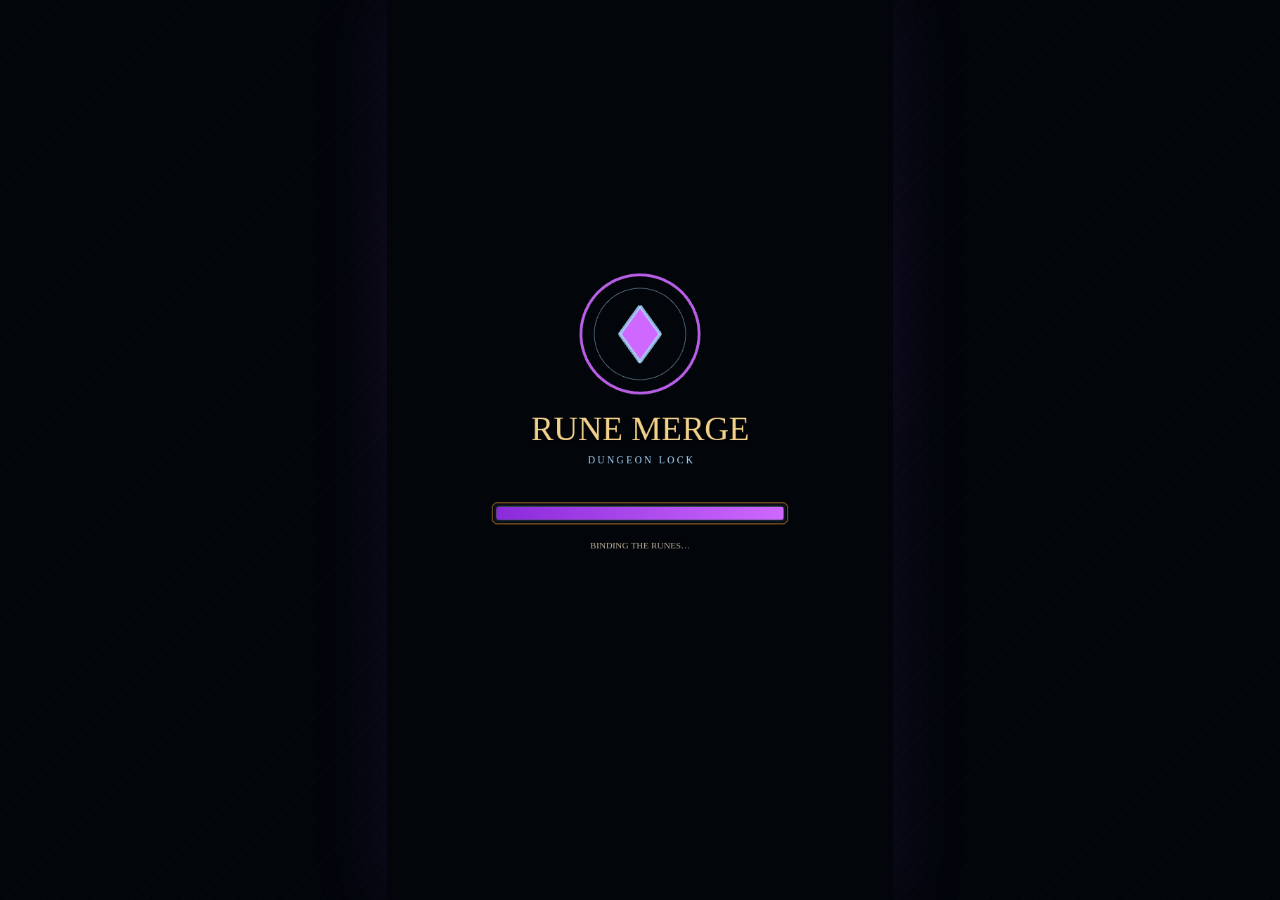
==== games/rune-merge/index.html @ 901a0640 "Update Rune Merge build (from rune-merge-dungeon-lock-implementation-pack@4967a261b3a6e878e6f6f0b4d2" ====
<!doctype html>
<html lang="en">
  <head>
    <meta charset="UTF-8" />
    <meta name="viewport" content="width=device-width, initial-scale=1, viewport-fit=cover, user-scalable=no" />
    <meta name="theme-color" content="#02050a" />
    <meta name="description" content="Merge ancient runes, break dungeon curses, and defeat powerful bosses." />
    <link rel="manifest" href="./manifest.webmanifest" />
    <link rel="icon" type="image/png" href="./assets/art/app-icon-main.png" />
    <title>Rune Merge: Dungeon Lock</title>
    <script type="module" crossorigin src="./assets/index-CqaHkU73.js"></script>
    <link rel="stylesheet" crossorigin href="./assets/index-D8X2kfex.css">
  </head>
  <body>
    <main id="game-shell" aria-label="Rune Merge: Dungeon Lock">
      <div id="game-container"></div>
      <div id="rotate-message" role="status">
        <span class="rotate-rune">◆</span>
        <strong>TURN THE LOCK</strong>
        <small>Rune Merge is forged for portrait play.</small>
      </div>
    </main>
  </body>
</html>
---- games/rune-merge/assets/index-D8X2kfex.css ----
@font-face{font-family:Cinzel;font-style:normal;font-display:swap;font-weight:600;src:url(./cinzel-latin-ext-600-normal-BEFdM_VE.woff2)format("woff2"),url(./cinzel-latin-ext-600-normal-BY9Mq9iK.woff)format("woff");unicode-range:U+100-2BA,U+2BD-2C5,U+2C7-2CC,U+2CE-2D7,U+2DD-2FF,U+304,U+308,U+329,U+1D00-1DBF,U+1E00-1E9F,U+1EF2-1EFF,U+2020,U+20A0-20AB,U+20AD-20C0,U+2113,U+2C60-2C7F,U+A720-A7FF}@font-face{font-family:Cinzel;font-style:normal;font-display:swap;font-weight:600;src:url(./cinzel-latin-600-normal-Dd5YO2UX.woff2)format("woff2"),url(./cinzel-latin-600-normal-CH_LB4su.woff)format("woff");unicode-range:U+??,U+131,U+152-153,U+2BB-2BC,U+2C6,U+2DA,U+2DC,U+304,U+308,U+329,U+2000-206F,U+20AC,U+2122,U+2191,U+2193,U+2212,U+2215,U+FEFF,U+FFFD}@font-face{font-family:Cinzel;font-style:normal;font-display:swap;font-weight:700;src:url(./cinzel-latin-ext-700-normal-C24KFjuG.woff2)format("woff2"),url(./cinzel-latin-ext-700-normal-CORa-yIv.woff)format("woff");unicode-range:U+100-2BA,U+2BD-2C5,U+2C7-2CC,U+2CE-2D7,U+2DD-2FF,U+304,U+308,U+329,U+1D00-1DBF,U+1E00-1E9F,U+1EF2-1EFF,U+2020,U+20A0-20AB,U+20AD-20C0,U+2113,U+2C60-2C7F,U+A720-A7FF}@font-face{font-family:Cinzel;font-style:normal;font-display:swap;font-weight:700;src:url(./cinzel-latin-700-normal-Dkw14w9r.woff2)format("woff2"),url(./cinzel-latin-700-normal-C-gK7hA8.woff)format("woff");unicode-range:U+??,U+131,U+152-153,U+2BB-2BC,U+2C6,U+2DA,U+2DC,U+304,U+308,U+329,U+2000-206F,U+20AC,U+2122,U+2191,U+2193,U+2212,U+2215,U+FEFF,U+FFFD}@font-face{font-family:Inter;font-style:normal;font-display:swap;font-weight:500;src:url(./inter-cyrillic-ext-500-normal-B0yAr1jD.woff2)format("woff2"),url(./inter-cyrillic-ext-500-normal-BmqWE9Dz.woff)format("woff");unicode-range:U+460-52F,U+1C80-1C8A,U+20B4,U+2DE0-2DFF,U+A640-A69F,U+FE2E-FE2F}@font-face{font-family:Inter;font-style:normal;font-display:swap;font-weight:500;src:url(./inter-cyrillic-500-normal-BasfLYem.woff2)format("woff2"),url(./inter-cyrillic-500-normal-CxZf_p3X.woff)format("woff");unicode-range:U+301,U+400-45F,U+490-491,U+4B0-4B1,U+2116}@font-face{font-family:Inter;font-style:normal;font-display:swap;font-weight:500;src:url(./inter-greek-ext-500-normal-C4iEst2y.woff2)format("woff2"),url(./inter-greek-ext-500-normal-2j5mBUwD.woff)format("woff");unicode-range:U+1F??}@font-face{font-family:Inter;font-style:normal;font-display:swap;font-weight:500;src:url(./inter-greek-500-normal-BIZE56-Y.woff2)format("woff2"),url(./inter-greek-500-normal-Xzm54t5V.woff)format("woff");unicode-range:U+370-377,U+37A-37F,U+384-38A,U+38C,U+38E-3A1,U+3A3-3FF}@font-face{font-family:Inter;font-style:normal;font-display:swap;font-weight:500;src:url(./inter-vietnamese-500-normal-DOriooB6.woff2)format("woff2"),url(./inter-vietnamese-500-normal-mJboJaSs.woff)format("woff");unicode-range:U+102-103,U+110-111,U+128-129,U+168-169,U+1A0-1A1,U+1AF-1B0,U+300-301,U+303-304,U+308-309,U+323,U+329,U+1EA0-1EF9,U+20AB}@font-face{font-family:Inter;font-style:normal;font-display:swap;font-weight:500;src:url(./inter-latin-ext-500-normal-CV4jyFjo.woff2)format("woff2"),url(./inter-latin-ext-500-normal-BxGbmqWO.woff)format("woff");unicode-range:U+100-2BA,U+2BD-2C5,U+2C7-2CC,U+2CE-2D7,U+2DD-2FF,U+304,U+308,U+329,U+1D00-1DBF,U+1E00-1E9F,U+1EF2-1EFF,U+2020,U+20A0-20AB,U+20AD-20C0,U+2113,U+2C60-2C7F,U+A720-A7FF}@font-face{font-family:Inter;font-style:normal;font-display:swap;font-weight:500;src:url(./inter-latin-500-normal-Cerq10X2.woff2)format("woff2"),url(./inter-latin-500-normal-BL9OpVg8.woff)format("woff");unicode-range:U+??,U+131,U+152-153,U+2BB-2BC,U+2C6,U+2DA,U+2DC,U+304,U+308,U+329,U+2000-206F,U+20AC,U+2122,U+2191,U+2193,U+2212,U+2215,U+FEFF,U+FFFD}@font-face{font-family:Inter;font-style:normal;font-display:swap;font-weight:600;src:url(./inter-cyrillic-ext-600-normal-Dfes3d0z.woff2)format("woff2"),url(./inter-cyrillic-ext-600-normal-Bcila6Z-.woff)format("woff");unicode-range:U+460-52F,U+1C80-1C8A,U+20B4,U+2DE0-2DFF,U+A640-A69F,U+FE2E-FE2F}@font-face{font-family:Inter;font-style:normal;font-display:swap;font-weight:600;src:url(./inter-cyrillic-600-normal-CWCymEST.woff2)format("woff2"),url(./inter-cyrillic-600-normal-4D_pXhcN.woff)format("woff");unicode-range:U+301,U+400-45F,U+490-491,U+4B0-4B1,U+2116}@font-face{font-family:Inter;font-style:normal;font-display:swap;font-weight:600;src:url(./inter-greek-ext-600-normal-DRtmH8MT.woff2)format("woff2"),url(./inter-greek-ext-600-normal-B8X0CLgF.woff)format("woff");unicode-range:U+1F??}@font-face{font-family:Inter;font-style:normal;font-display:swap;font-weight:600;src:url(./inter-greek-600-normal-plRanbMR.woff2)format("woff2"),url(./inter-greek-600-normal-BZpKdvQh.woff)format("woff");unicode-range:U+370-377,U+37A-37F,U+384-38A,U+38C,U+38E-3A1,U+3A3-3FF}@font-face{font-family:Inter;font-style:normal;font-display:swap;font-weight:600;src:url(./inter-vietnamese-600-normal-Cc8MFFhd.woff2)format("woff2"),url(./inter-vietnamese-600-normal-BuLX-rYi.woff)format("woff");unicode-range:U+102-103,U+110-111,U+128-129,U+168-169,U+1A0-1A1,U+1AF-1B0,U+300-301,U+303-304,U+308-309,U+323,U+329,U+1EA0-1EF9,U+20AB}@font-face{font-family:Inter;font-style:normal;font-display:swap;font-weight:600;src:url(./inter-latin-ext-600-normal-D2bJ5OIk.woff2)format("woff2"),url(./inter-latin-ext-600-normal-CIVaiw4L.woff)format("woff");unicode-range:U+100-2BA,U+2BD-2C5,U+2C7-2CC,U+2CE-2D7,U+2DD-2FF,U+304,U+308,U+329,U+1D00-1DBF,U+1E00-1E9F,U+1EF2-1EFF,U+2020,U+20A0-20AB,U+20AD-20C0,U+2113,U+2C60-2C7F,U+A720-A7FF}@font-face{font-family:Inter;font-style:normal;font-display:swap;font-weight:600;src:url(./inter-latin-600-normal-LgqL8muc.woff2)format("woff2"),url(./inter-latin-600-normal-CiBQ2DWP.woff)format("woff");unicode-range:U+??,U+131,U+152-153,U+2BB-2BC,U+2C6,U+2DA,U+2DC,U+304,U+308,U+329,U+2000-206F,U+20AC,U+2122,U+2191,U+2193,U+2212,U+2215,U+FEFF,U+FFFD}@font-face{font-family:Inter;font-style:normal;font-display:swap;font-weight:700;src:url(./inter-cyrillic-ext-700-normal-BjwYoWNd.woff2)format("woff2"),url(./inter-cyrillic-ext-700-normal-LO58E6JB.woff)format("woff");unicode-range:U+460-52F,U+1C80-1C8A,U+20B4,U+2DE0-2DFF,U+A640-A69F,U+FE2E-FE2F}@font-face{font-family:Inter;font-style:normal;font-display:swap;font-weight:700;src:url(./inter-cyrillic-700-normal-CjBOestx.woff2)format("woff2"),url(./inter-cyrillic-700-normal-DrXBdSj3.woff)format("woff");unicode-range:U+301,U+400-45F,U+490-491,U+4B0-4B1,U+2116}@font-face{font-family:Inter;font-style:normal;font-display:swap;font-weight:700;src:url(./inter-greek-ext-700-normal-qfdV9bQt.woff2)format("woff2"),url(./inter-greek-ext-700-normal-BoQ6DsYi.woff)format("woff");unicode-range:U+1F??}@font-face{font-family:Inter;font-style:normal;font-display:swap;font-weight:700;src:url(./inter-greek-700-normal-C3JjAnD8.woff2)format("woff2"),url(./inter-greek-700-normal-BUv2fZ6O.woff)format("woff");unicode-range:U+370-377,U+37A-37F,U+384-38A,U+38C,U+38E-3A1,U+3A3-3FF}@font-face{font-family:Inter;font-style:normal;font-display:swap;font-weight:700;src:url(./inter-vietnamese-700-normal-DlLaEgI2.woff2)format("woff2"),url(./inter-vietnamese-700-normal-BZaoP0fm.woff)format("woff");unicode-range:U+102-103,U+110-111,U+128-129,U+168-169,U+1A0-1A1,U+1AF-1B0,U+300-301,U+303-304,U+308-309,U+323,U+329,U+1EA0-1EF9,U+20AB}@font-face{font-family:Inter;font-style:normal;font-display:swap;font-weight:700;src:url(./inter-latin-ext-700-normal-Ca8adRJv.woff2)format("woff2"),url(./inter-latin-ext-700-normal-TidjK2hL.woff)format("woff");unicode-range:U+100-2BA,U+2BD-2C5,U+2C7-2CC,U+2CE-2D7,U+2DD-2FF,U+304,U+308,U+329,U+1D00-1DBF,U+1E00-1E9F,U+1EF2-1EFF,U+2020,U+20A0-20AB,U+20AD-20C0,U+2113,U+2C60-2C7F,U+A720-A7FF}@font-face{font-family:Inter;font-style:normal;font-display:swap;font-weight:700;src:url(./inter-latin-700-normal-Yt3aPRUw.woff2)format("woff2"),url(./inter-latin-700-normal-BLAVimhd.woff)format("woff");unicode-range:U+??,U+131,U+152-153,U+2BB-2BC,U+2C6,U+2DA,U+2DC,U+304,U+308,U+329,U+2000-206F,U+20AC,U+2122,U+2191,U+2193,U+2212,U+2215,U+FEFF,U+FFFD}:root{--lightningcss-light: ;--lightningcss-dark:initial;color-scheme:dark;font-synthesis:none;--safe-top:env(safe-area-inset-top,0px);--safe-right:env(safe-area-inset-right,0px);--safe-bottom:env(safe-area-inset-bottom,0px);--safe-left:env(safe-area-inset-left,0px);background:#02050a;font-family:Inter,system-ui,sans-serif}*{box-sizing:border-box;-webkit-tap-highlight-color:transparent}html,body,#game-shell,#game-container{overscroll-behavior:none;background:#02050a;width:100%;height:100%;margin:0;overflow:hidden}body{touch-action:none;-webkit-user-select:none;user-select:none;min-height:100dvh}#game-shell{padding:var(--safe-top) var(--safe-right) var(--safe-bottom) var(--safe-left);background:radial-gradient(circle at 50% 35%,#49227a33,#0000 35%),repeating-linear-gradient(135deg,#ffffff03 0 1px,#0000 1px 9px),#02050a;place-items:center;display:grid;position:fixed;inset:0}#game-container{filter:drop-shadow(0 0 34px #4a207e3d);max-width:min(100vw,56.25dvh);max-height:100dvh;position:relative}#game-container canvas{outline:none;margin:auto;display:block}#rotate-message{z-index:10;color:#f1d08a;text-align:center;letter-spacing:.12em;background:#02050a;flex-direction:column;justify-content:center;align-items:center;gap:12px;display:none;position:fixed;inset:0}#rotate-message small{color:#a9dcff;letter-spacing:.02em}.rotate-rune{color:#ce68ff;text-shadow:0 0 18px #8a2ada;font-size:48px}@media (orientation:landscape) and (max-height:540px) and (pointer:coarse){#rotate-message{display:flex}#game-container{visibility:hidden}}@media (prefers-reduced-motion:reduce){#game-container{filter:none}}
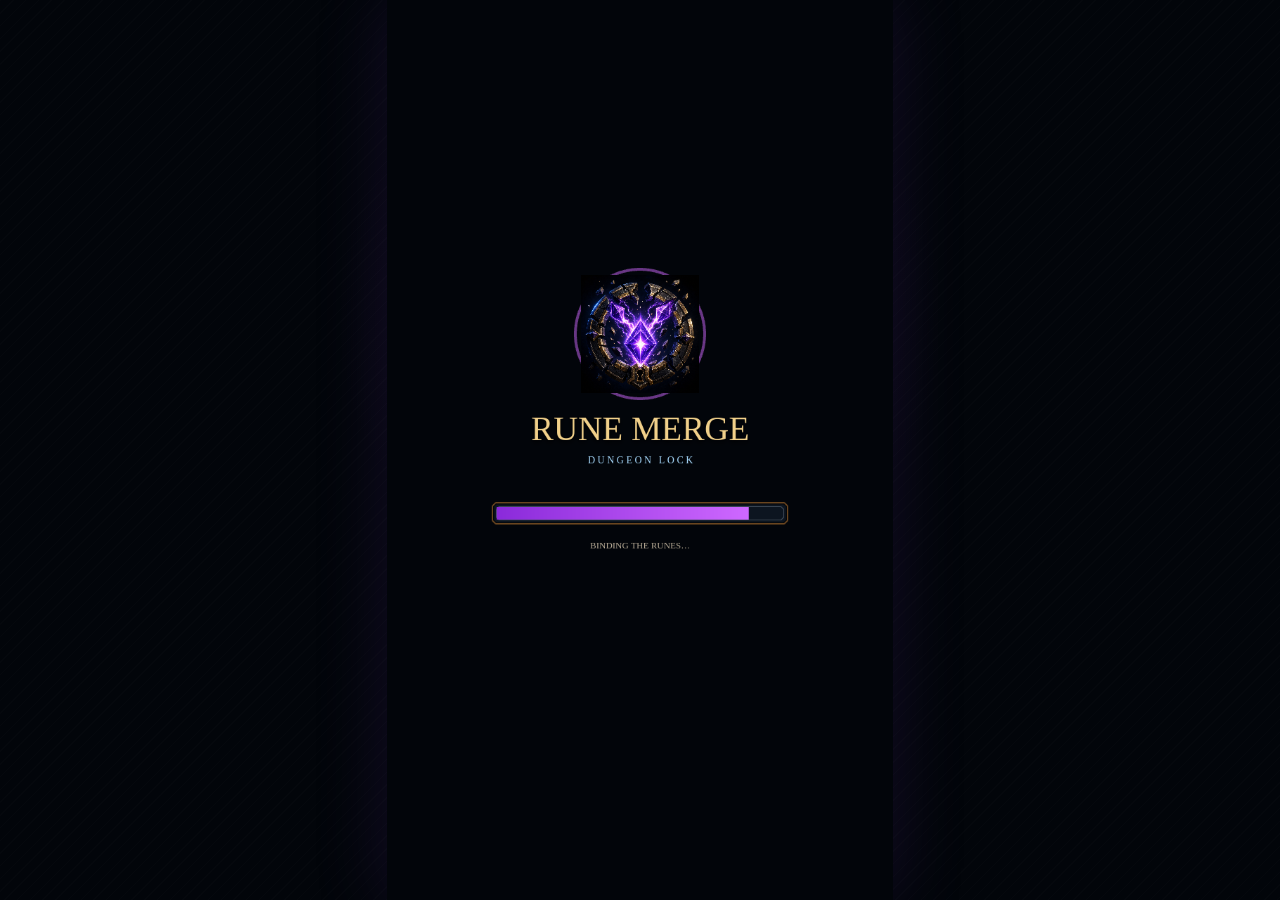
==== commit 94fb260a: "Update Rune Merge build (from rune-merge-dungeon-lock-implementation-pack@c855334ee87e40504c46b2025a" ====
--- a/games/rune-merge/index.html
+++ b/games/rune-merge/index.html
@@ -8,7 +8,7 @@
     <link rel="manifest" href="./manifest.webmanifest" />
     <link rel="icon" type="image/png" href="./assets/art/app-icon-main.png" />
     <title>Rune Merge: Dungeon Lock</title>
-    <script type="module" crossorigin src="./assets/index-CqaHkU73.js"></script>
+    <script type="module" crossorigin src="./assets/index-YZNT0b13.js"></script>
     <link rel="stylesheet" crossorigin href="./assets/index-D8X2kfex.css">
   </head>
   <body>
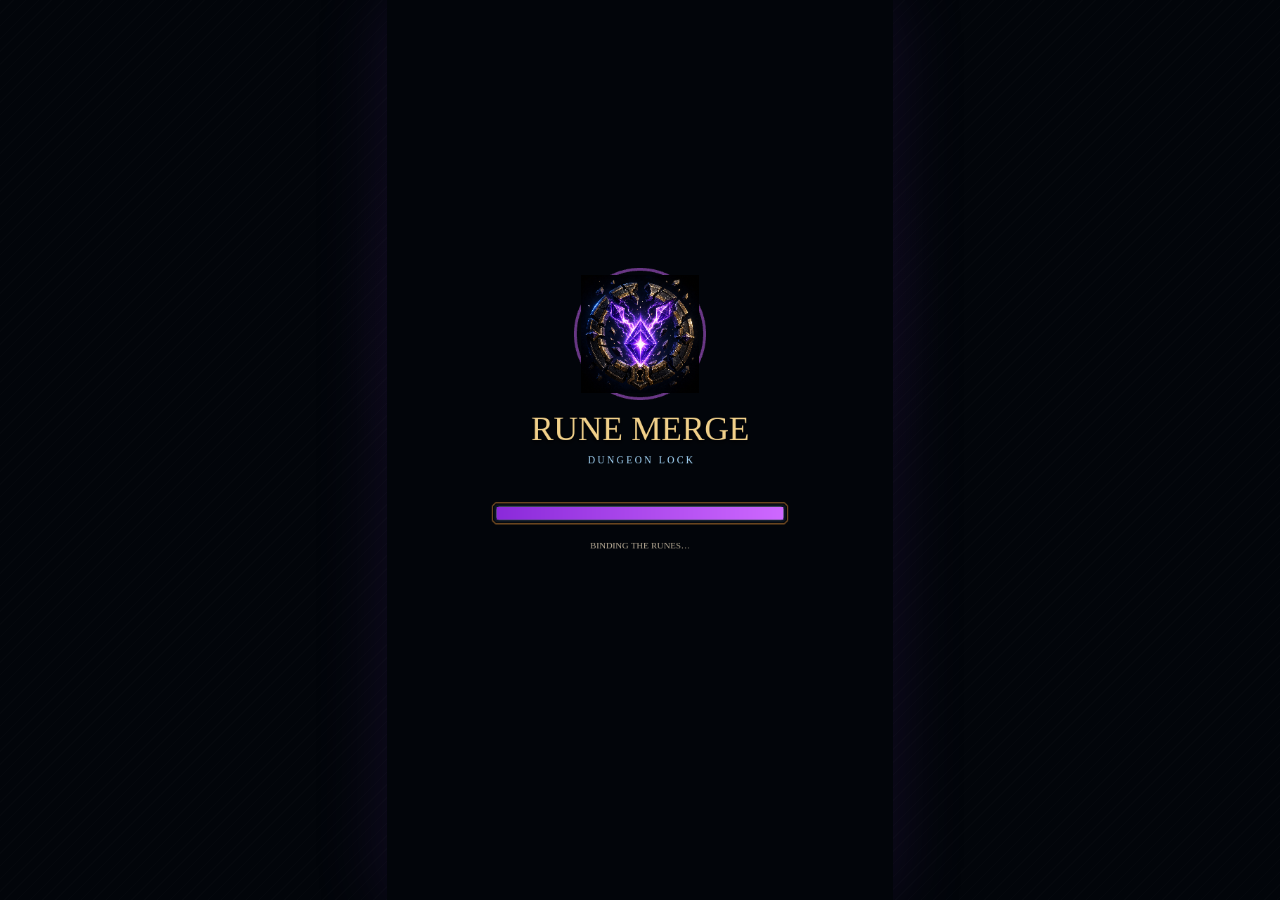
==== commit 6a9ac1d2: "Update Rune Merge build (from rune-merge-dungeon-lock-implementation-pack@ee61b9f700fbfb2ec047d80ef3" ====
--- a/games/rune-merge/index.html
+++ b/games/rune-merge/index.html
@@ -8,7 +8,7 @@
     <link rel="manifest" href="./manifest.webmanifest" />
     <link rel="icon" type="image/png" href="./assets/art/app-icon-main.png" />
     <title>Rune Merge: Dungeon Lock</title>
-    <script type="module" crossorigin src="./assets/index-YZNT0b13.js"></script>
+    <script type="module" crossorigin src="./assets/index-B5_EI74P.js"></script>
     <link rel="stylesheet" crossorigin href="./assets/index-D8X2kfex.css">
   </head>
   <body>
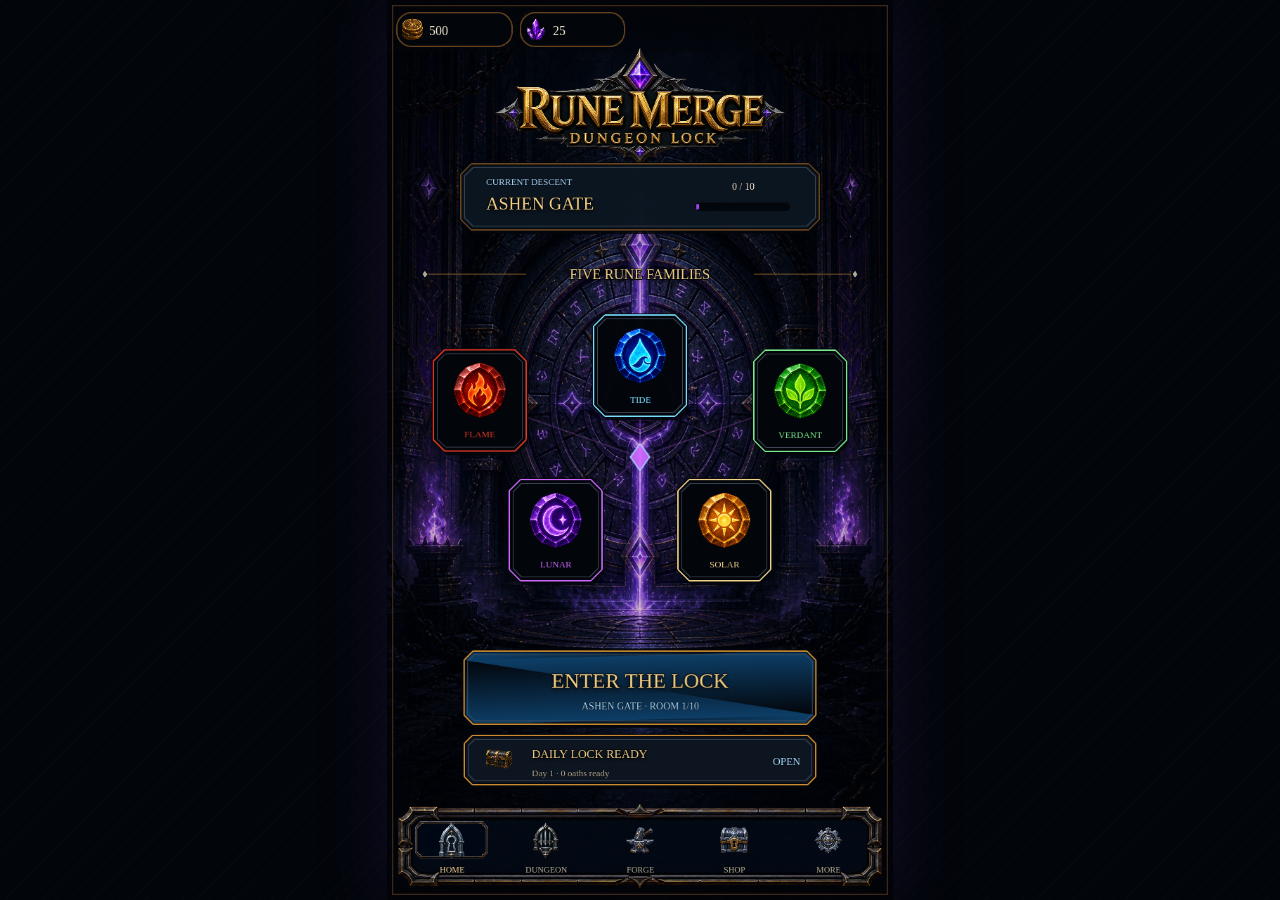
==== commit 4121b9a6: "Update Rune Merge build (from rune-merge-dungeon-lock-implementation-pack@dcb2ed018dd7daf1bdf51b9c60" ====
--- a/games/rune-merge/index.html
+++ b/games/rune-merge/index.html
@@ -8,7 +8,7 @@
     <link rel="manifest" href="./manifest.webmanifest" />
     <link rel="icon" type="image/png" href="./assets/art/app-icon-main.png" />
     <title>Rune Merge: Dungeon Lock</title>
-    <script type="module" crossorigin src="./assets/index-B5_EI74P.js"></script>
+    <script type="module" crossorigin src="./assets/index-BNqhsG_T.js"></script>
     <link rel="stylesheet" crossorigin href="./assets/index-D8X2kfex.css">
   </head>
   <body>
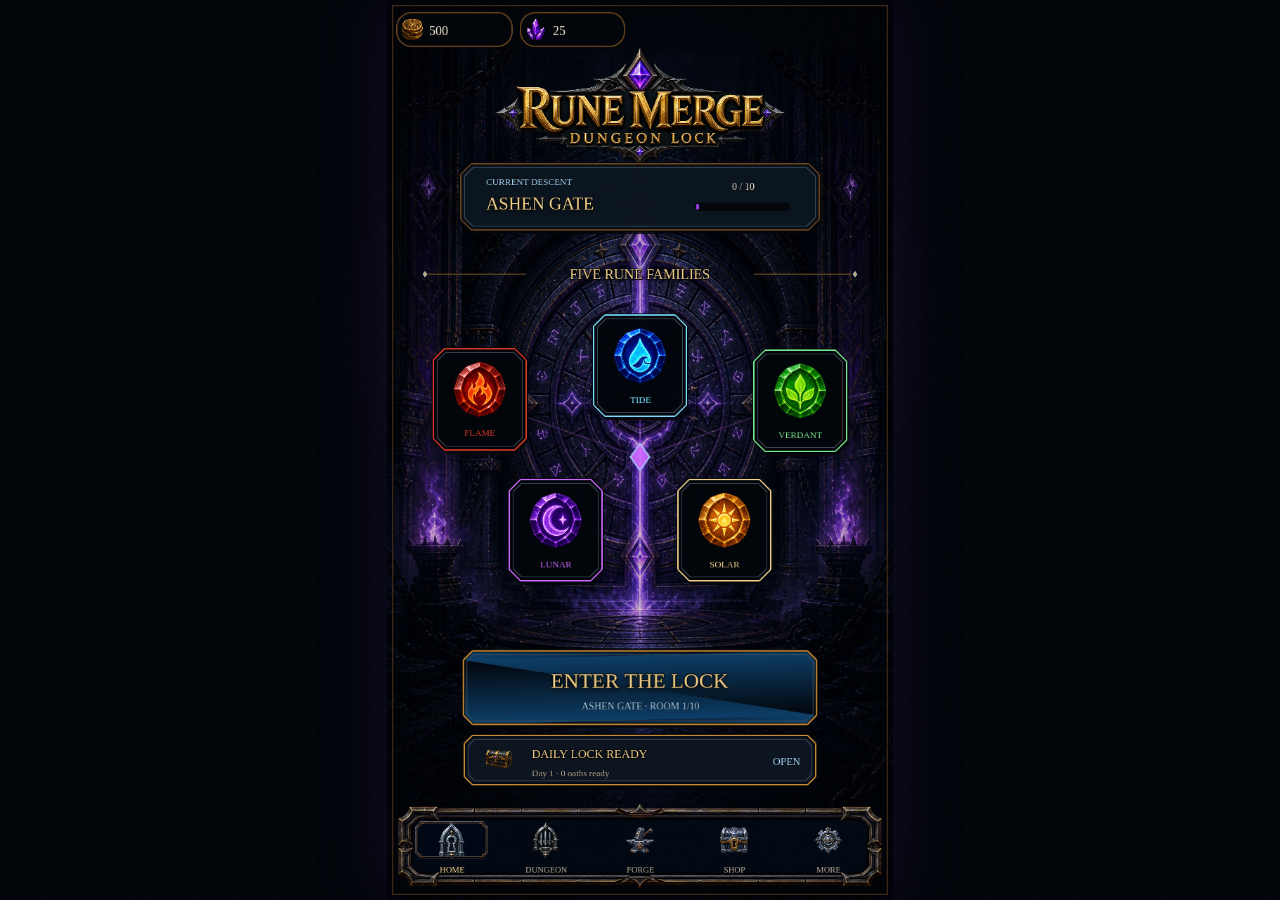
==== commit b2a4e2f5: "Update Rune Merge build (from rune-merge-dungeon-lock-implementation-pack@17c53a6c6668beda5d46578f4c" ====
--- a/games/rune-merge/index.html
+++ b/games/rune-merge/index.html
@@ -8,7 +8,7 @@
     <link rel="manifest" href="./manifest.webmanifest" />
     <link rel="icon" type="image/png" href="./assets/art/app-icon-main.png" />
     <title>Rune Merge: Dungeon Lock</title>
-    <script type="module" crossorigin src="./assets/index-BNqhsG_T.js"></script>
+    <script type="module" crossorigin src="./assets/index-DZaDexi_.js"></script>
     <link rel="stylesheet" crossorigin href="./assets/index-D8X2kfex.css">
   </head>
   <body>
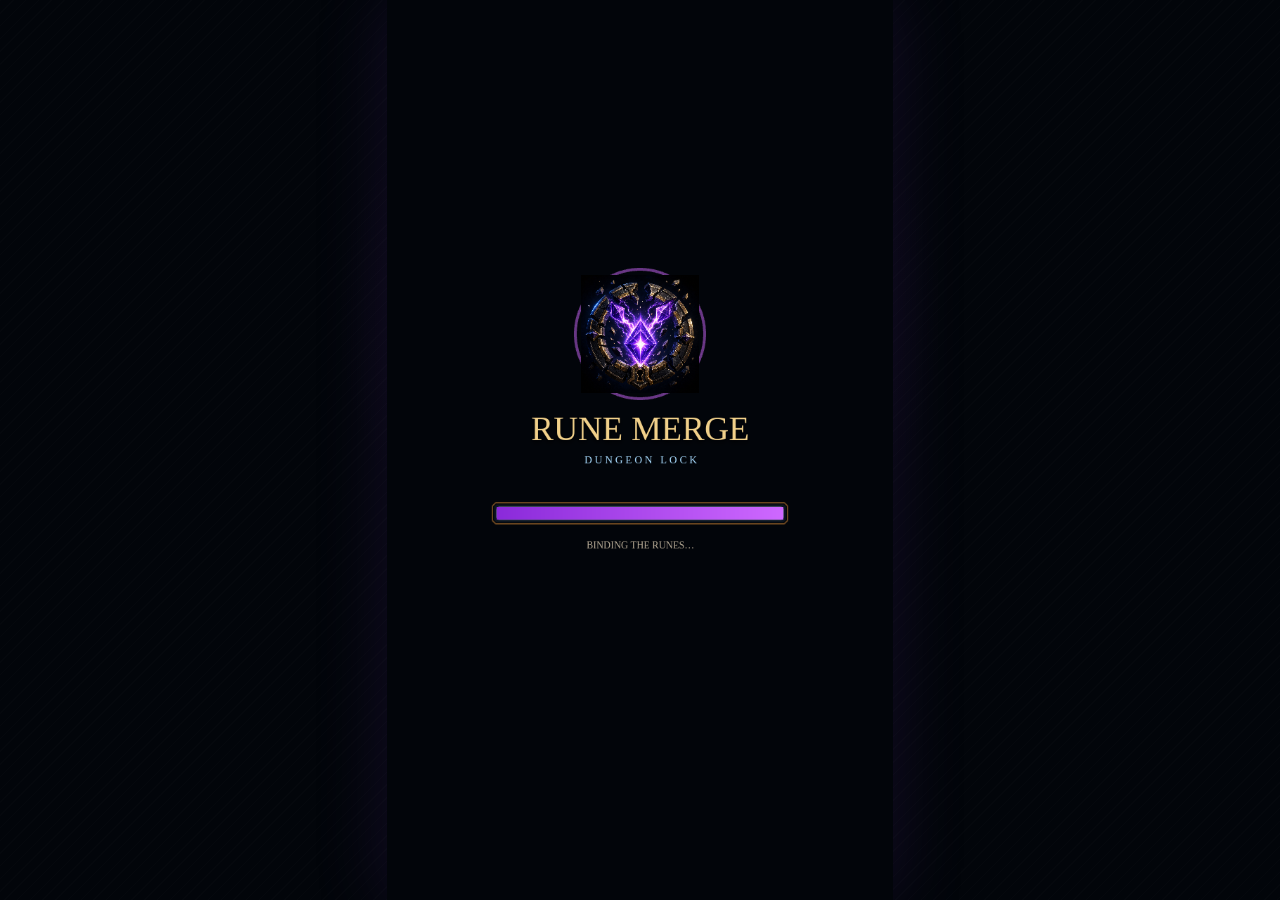
==== commit 6d347361: "Update Rune Merge build (from rune-merge-dungeon-lock-implementation-pack@9512479960ad0a092c0a9f6efa" ====
--- a/games/rune-merge/index.html
+++ b/games/rune-merge/index.html
@@ -8,7 +8,7 @@
     <link rel="manifest" href="./manifest.webmanifest" />
     <link rel="icon" type="image/png" href="./assets/art/app-icon-main.png" />
     <title>Rune Merge: Dungeon Lock</title>
-    <script type="module" crossorigin src="./assets/index-DZaDexi_.js"></script>
+    <script type="module" crossorigin src="./assets/index-19Rv_g84.js"></script>
     <link rel="stylesheet" crossorigin href="./assets/index-D8X2kfex.css">
   </head>
   <body>
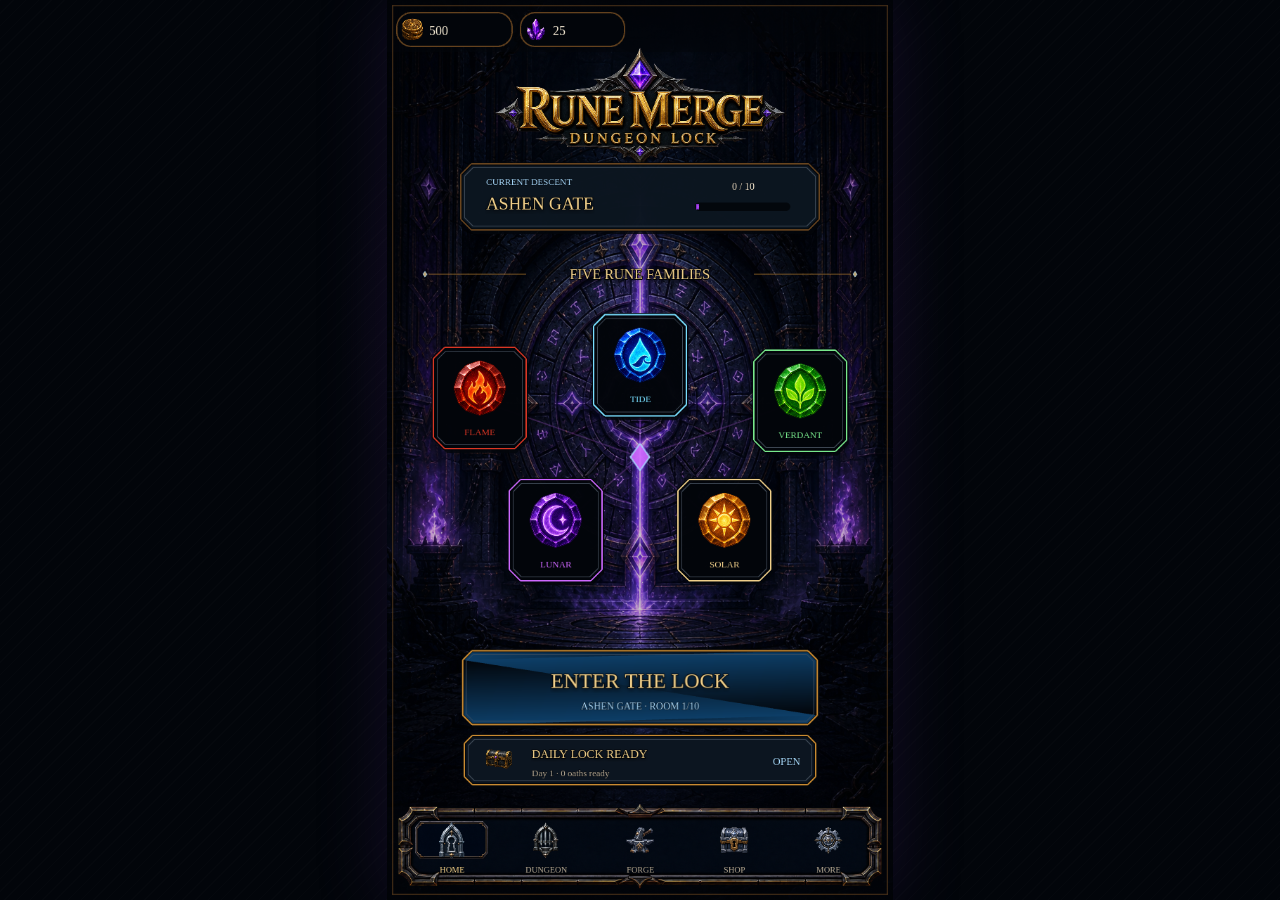
==== commit a1da4e02: "Update Rune Merge build (from rune-merge-dungeon-lock-implementation-pack@d4c87de0bd496726379fe9d2b6" ====
--- a/games/rune-merge/index.html
+++ b/games/rune-merge/index.html
@@ -8,7 +8,7 @@
     <link rel="manifest" href="./manifest.webmanifest" />
     <link rel="icon" type="image/png" href="./assets/art/app-icon-main.png" />
     <title>Rune Merge: Dungeon Lock</title>
-    <script type="module" crossorigin src="./assets/index-19Rv_g84.js"></script>
+    <script type="module" crossorigin src="./assets/index-DqQ9LJqP.js"></script>
     <link rel="stylesheet" crossorigin href="./assets/index-D8X2kfex.css">
   </head>
   <body>
